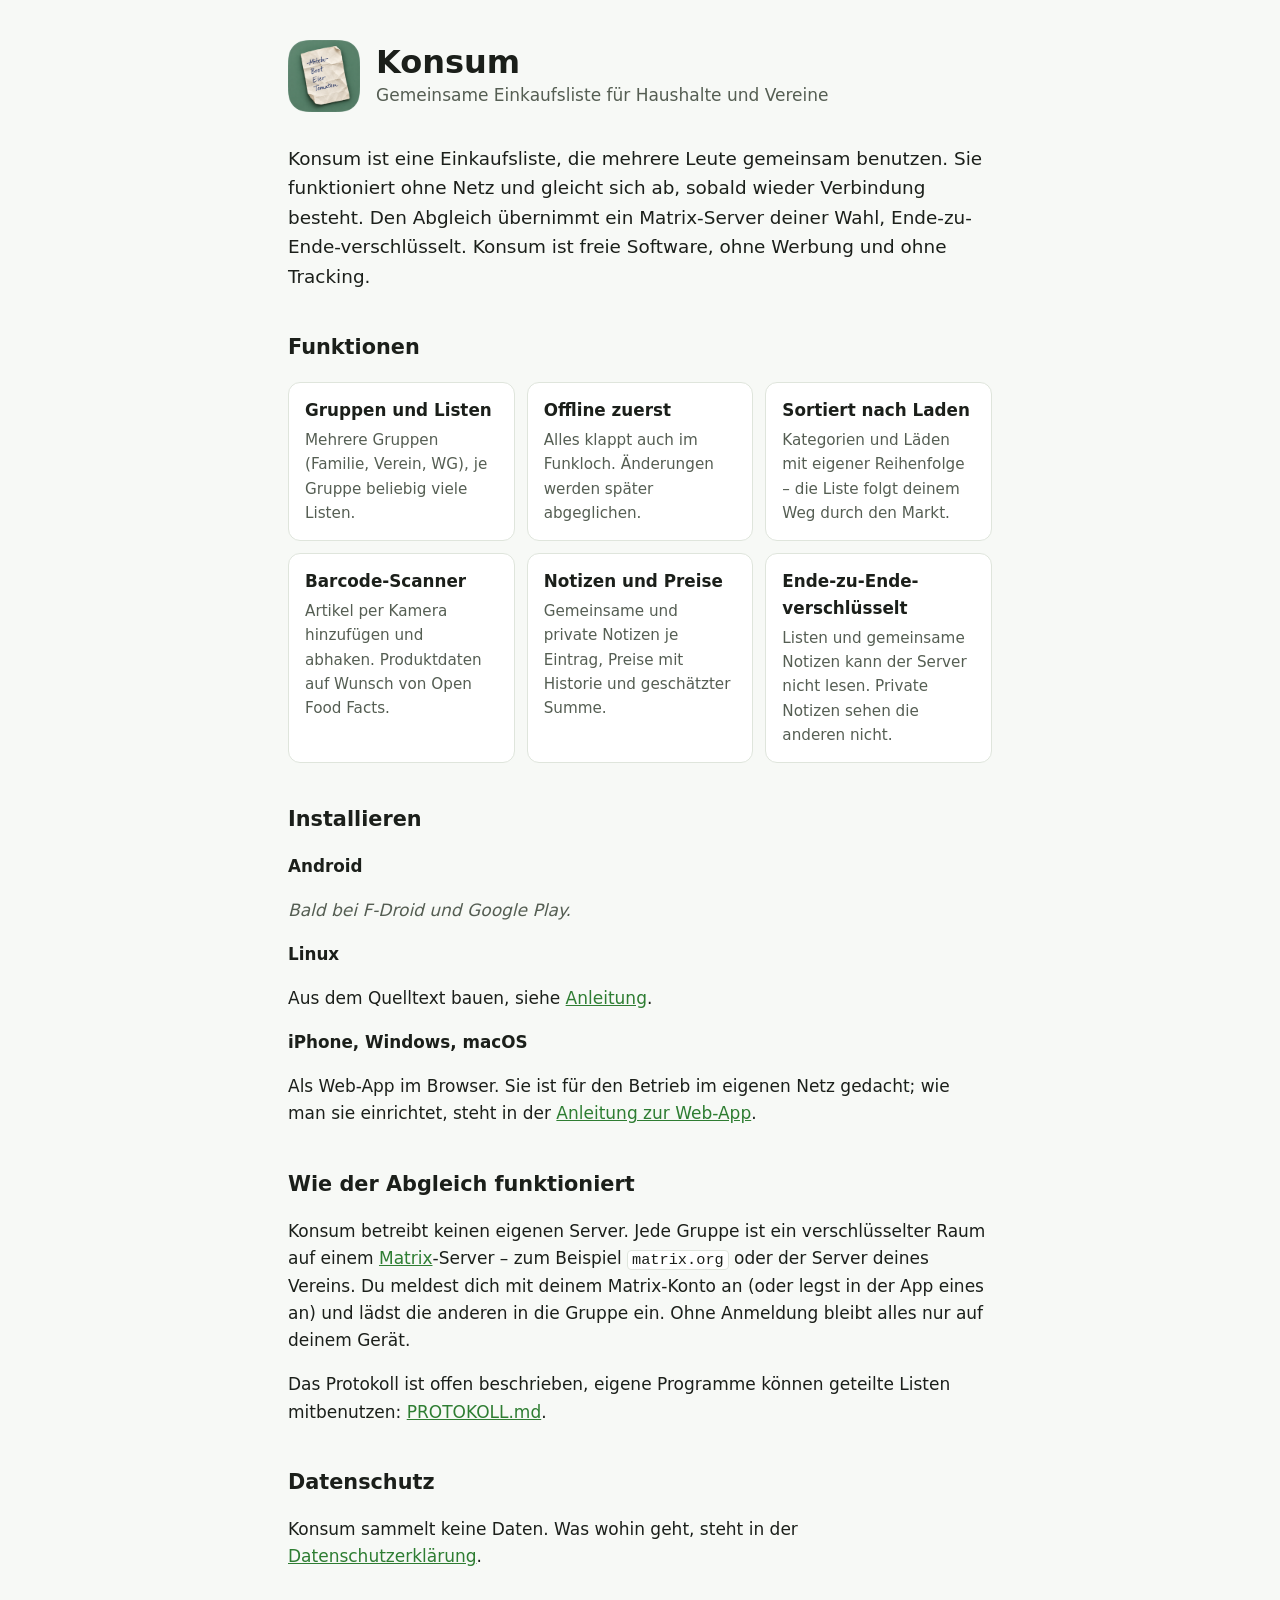
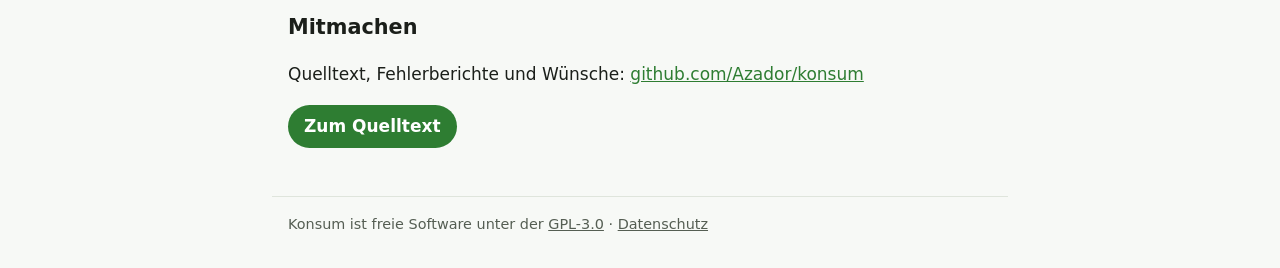
==== docs/index.html @ f9506c6d "Projektseite mit Datenschutzerklärung; Schlüssel auch im Secret Service - docs/: Projektseite und Da" ====
<!doctype html>
<html lang="de">
<head>
  <meta charset="utf-8">
  <meta name="viewport" content="width=device-width, initial-scale=1">
  <title>Konsum – gemeinsame Einkaufsliste</title>
  <meta name="description" content="Gemeinsame, offline-fähige Einkaufsliste für Haushalte und Vereine. Freie Software, Abgleich über Matrix, Ende-zu-Ende-verschlüsselt.">
  <link rel="icon" href="favicon.png">
  <link rel="stylesheet" href="style.css">
</head>
<body>
  <header>
    <img src="icon.png" alt="">
    <div>
      <h1>Konsum</h1>
      <p>Gemeinsame Einkaufsliste für Haushalte und Vereine</p>
    </div>
  </header>

  <main>
    <p class="lead">
      Konsum ist eine Einkaufsliste, die mehrere Leute gemeinsam benutzen.
      Sie funktioniert ohne Netz und gleicht sich ab, sobald wieder Verbindung
      besteht. Den Abgleich übernimmt ein Matrix-Server deiner Wahl,
      Ende-zu-Ende-verschlüsselt. Konsum ist freie Software, ohne Werbung und
      ohne Tracking.
    </p>

    <h2>Funktionen</h2>
    <div class="grid">
      <div class="card">
        <h3>Gruppen und Listen</h3>
        <p>Mehrere Gruppen (Familie, Verein, WG), je Gruppe beliebig viele Listen.</p>
      </div>
      <div class="card">
        <h3>Offline zuerst</h3>
        <p>Alles klappt auch im Funkloch. Änderungen werden später abgeglichen.</p>
      </div>
      <div class="card">
        <h3>Sortiert nach Laden</h3>
        <p>Kategorien und Läden mit eigener Reihenfolge – die Liste folgt deinem Weg durch den Markt.</p>
      </div>
      <div class="card">
        <h3>Barcode-Scanner</h3>
        <p>Artikel per Kamera hinzufügen und abhaken. Produktdaten auf Wunsch von Open Food Facts.</p>
      </div>
      <div class="card">
        <h3>Notizen und Preise</h3>
        <p>Gemeinsame und private Notizen je Eintrag, Preise mit Historie und geschätzter Summe.</p>
      </div>
      <div class="card">
        <h3>Ende-zu-Ende-verschlüsselt</h3>
        <p>Listen und gemeinsame Notizen kann der Server nicht lesen. Private Notizen sehen die anderen nicht.</p>
      </div>
    </div>

    <h2>Installieren</h2>
    <h3>Android</h3>
    <p class="soon">Bald bei F-Droid und Google Play.</p>
    <h3>Linux</h3>
    <p>
      Aus dem Quelltext bauen, siehe
      <a href="https://github.com/Azador/konsum#readme">Anleitung</a>.
    </p>
    <h3>iPhone, Windows, macOS</h3>
    <p>
      Als Web-App im Browser. Sie ist für den Betrieb im eigenen Netz gedacht;
      wie man sie einrichtet, steht in der
      <a href="https://github.com/Azador/konsum/blob/main/deploy/web/README.md">Anleitung zur Web-App</a>.
    </p>

    <h2>Wie der Abgleich funktioniert</h2>
    <p>
      Konsum betreibt keinen eigenen Server. Jede Gruppe ist ein
      verschlüsselter Raum auf einem <a href="https://matrix.org">Matrix</a>-Server –
      zum Beispiel <code>matrix.org</code> oder der Server deines Vereins.
      Du meldest dich mit deinem Matrix-Konto an (oder legst in der App eines
      an) und lädst die anderen in die Gruppe ein. Ohne Anmeldung bleibt alles
      nur auf deinem Gerät.
    </p>
    <p>
      Das Protokoll ist offen beschrieben, eigene Programme können geteilte
      Listen mitbenutzen:
      <a href="https://github.com/Azador/konsum/blob/main/PROTOKOLL.md">PROTOKOLL.md</a>.
    </p>

    <h2>Datenschutz</h2>
    <p>
      Konsum sammelt keine Daten. Was wohin geht, steht in der
      <a href="datenschutz.html">Datenschutzerklärung</a>.
    </p>

    <h2>Mitmachen</h2>
    <p>
      Quelltext, Fehlerberichte und Wünsche:
      <a href="https://github.com/Azador/konsum">github.com/Azador/konsum</a>
    </p>
    <p><a class="button" href="https://github.com/Azador/konsum">Zum Quelltext</a></p>
  </main>

  <footer>
    Konsum ist freie Software unter der
    <a href="https://www.gnu.org/licenses/gpl-3.0.html">GPL-3.0</a> ·
    <a href="datenschutz.html">Datenschutz</a>
  </footer>
</body>
</html>
---- docs/style.css ----
:root {
  --bg: #f7f9f6;
  --fg: #1b1f1a;
  --muted: #555e53;
  --card: #ffffff;
  --line: #dfe5dc;
  --accent: #2e7d32;
  --accent-fg: #ffffff;
  color-scheme: light dark;
}

@media (prefers-color-scheme: dark) {
  :root {
    --bg: #121512;
    --fg: #e4e9e2;
    --muted: #a3ad9f;
    --card: #1b201b;
    --line: #2d352c;
    --accent: #81c784;
    --accent-fg: #0f1a10;
  }
}

* { box-sizing: border-box; }

body {
  margin: 0;
  background: var(--bg);
  color: var(--fg);
  font: 17px/1.6 system-ui, -apple-system, "Segoe UI", Roboto, "Noto Sans",
    sans-serif;
}

main, header, footer {
  max-width: 46rem;
  margin: 0 auto;
  padding: 0 16px;
}

header {
  display: flex;
  align-items: center;
  gap: 1rem;
  padding-top: 2.5rem;
}

header img { width: 72px; height: 72px; border-radius: 18px; }
header h1 { margin: 0; font-size: 2rem; line-height: 1.2; }
header p { margin: 0; color: var(--muted); }
header a { color: inherit; text-decoration: none; }

h2 { margin-top: 2.5rem; font-size: 1.3rem; }
h3 { margin-bottom: 0.25rem; font-size: 1.05rem; }

a { color: var(--accent); }

.lead { font-size: 1.15rem; margin-top: 2rem; }

.grid {
  display: grid;
  grid-template-columns: repeat(auto-fit, minmax(13rem, 1fr));
  gap: 12px;
  margin: 1rem 0;
}

.card {
  background: var(--card);
  border: 1px solid var(--line);
  border-radius: 12px;
  padding: 0.9rem 1rem;
}

.card h3 { margin-top: 0; }
.card p { margin: 0; color: var(--muted); font-size: 0.95rem; }

.button {
  display: inline-block;
  background: var(--accent);
  color: var(--accent-fg);
  padding: 0.5rem 1rem;
  border-radius: 999px;
  text-decoration: none;
  font-weight: 600;
}

.soon { color: var(--muted); font-style: italic; }

code {
  font-size: 0.9em;
  background: var(--card);
  border: 1px solid var(--line);
  border-radius: 4px;
  padding: 0 0.25em;
  overflow-wrap: anywhere;
}

footer {
  margin-top: 3rem;
  padding-top: 1rem;
  padding-bottom: 2rem;
  border-top: 1px solid var(--line);
  color: var(--muted);
  font-size: 0.9rem;
}

footer a { color: inherit; }
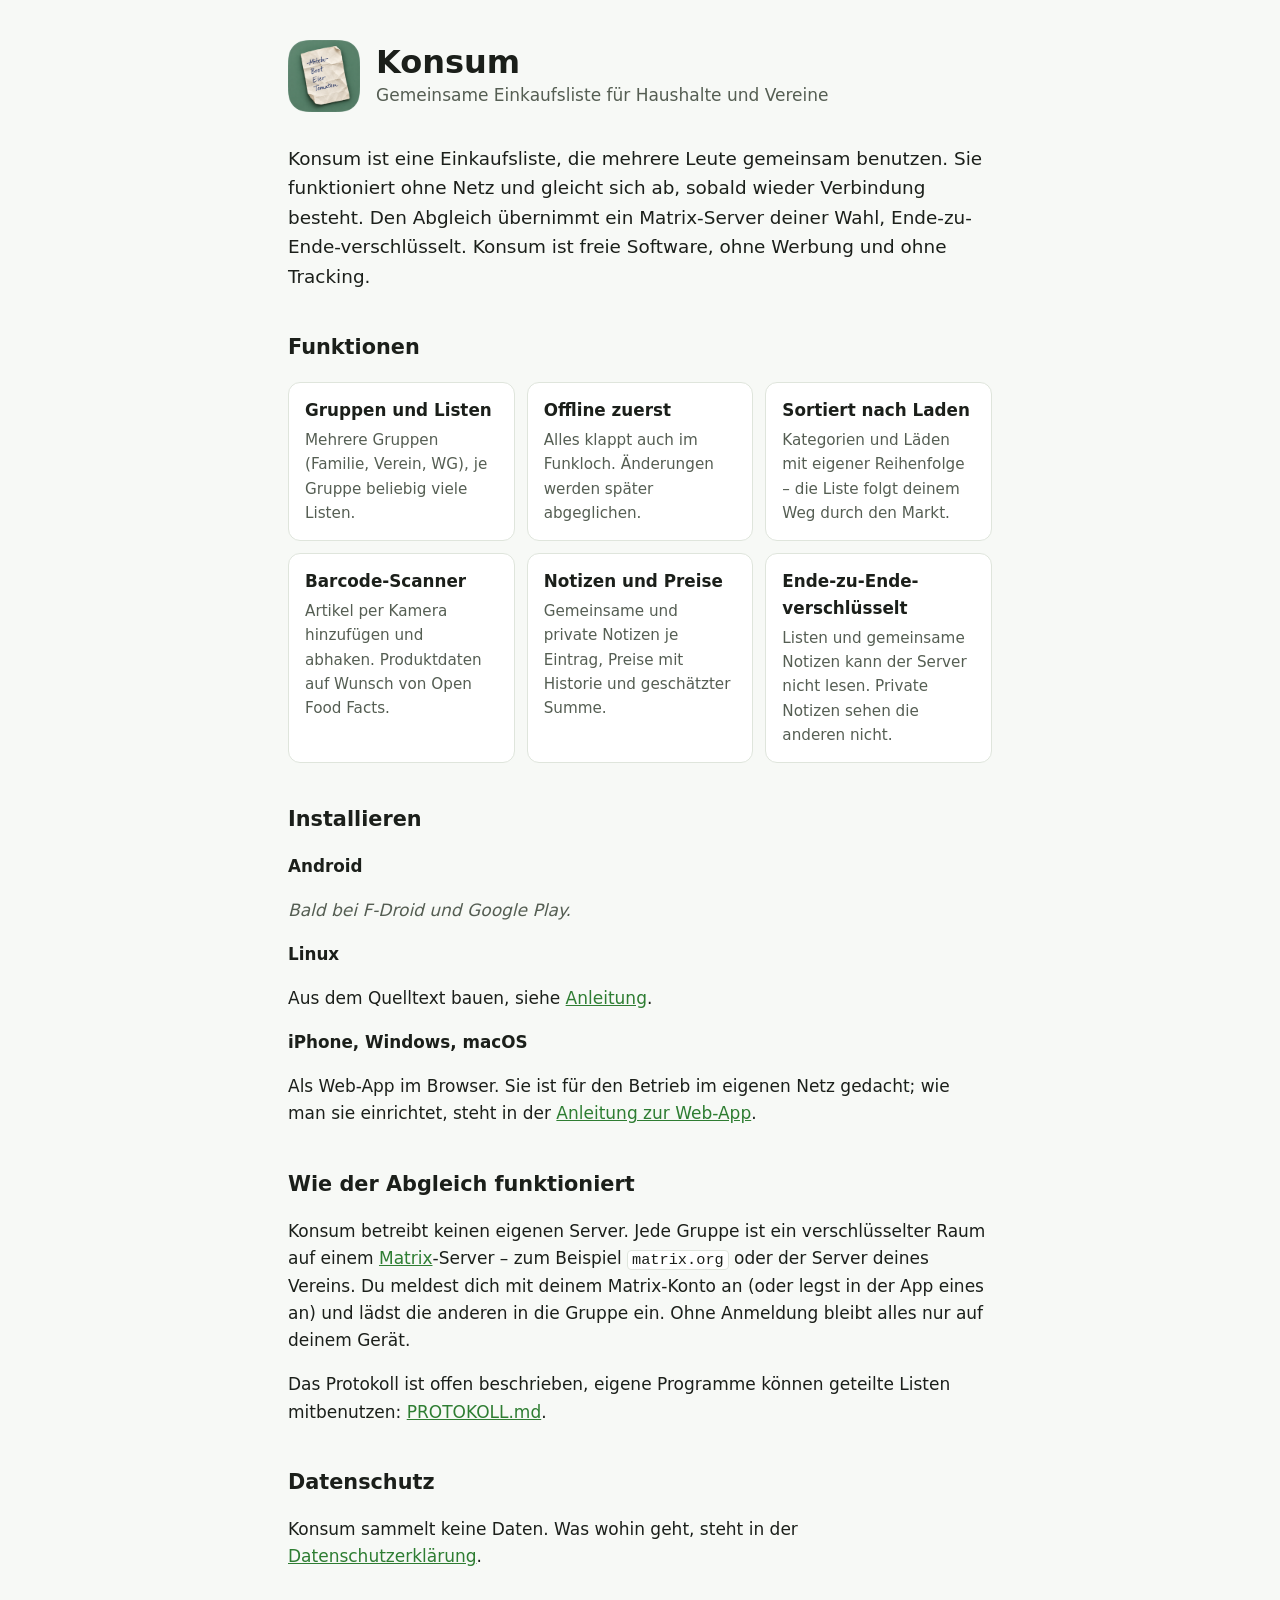
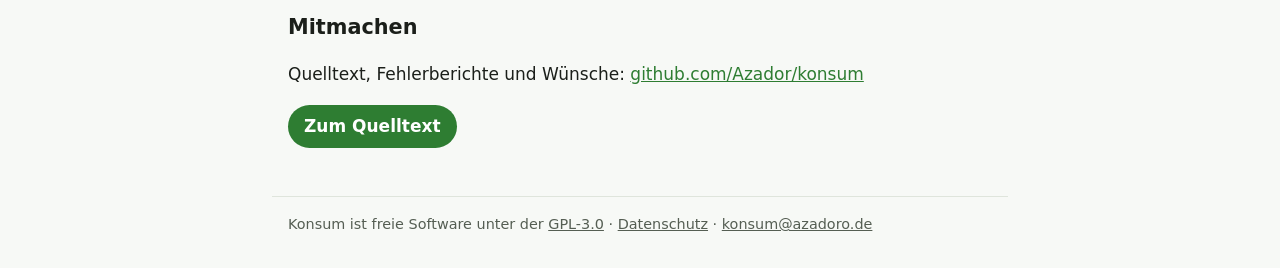
==== commit e1f387d9: "Veröffentlichung vorbereiten: Store-Texte, F-Droid, Konto löschen, CI - „Konto löschen“ öffnet die K" ====
--- a/docs/index.html
+++ b/docs/index.html
@@ -101,7 +101,8 @@
   <footer>
     Konsum ist freie Software unter der
     <a href="https://www.gnu.org/licenses/gpl-3.0.html">GPL-3.0</a> ·
-    <a href="datenschutz.html">Datenschutz</a>
+    <a href="datenschutz.html">Datenschutz</a> ·
+    <a href="mailto:konsum@azadoro.de">konsum@azadoro.de</a>
   </footer>
 </body>
 </html>
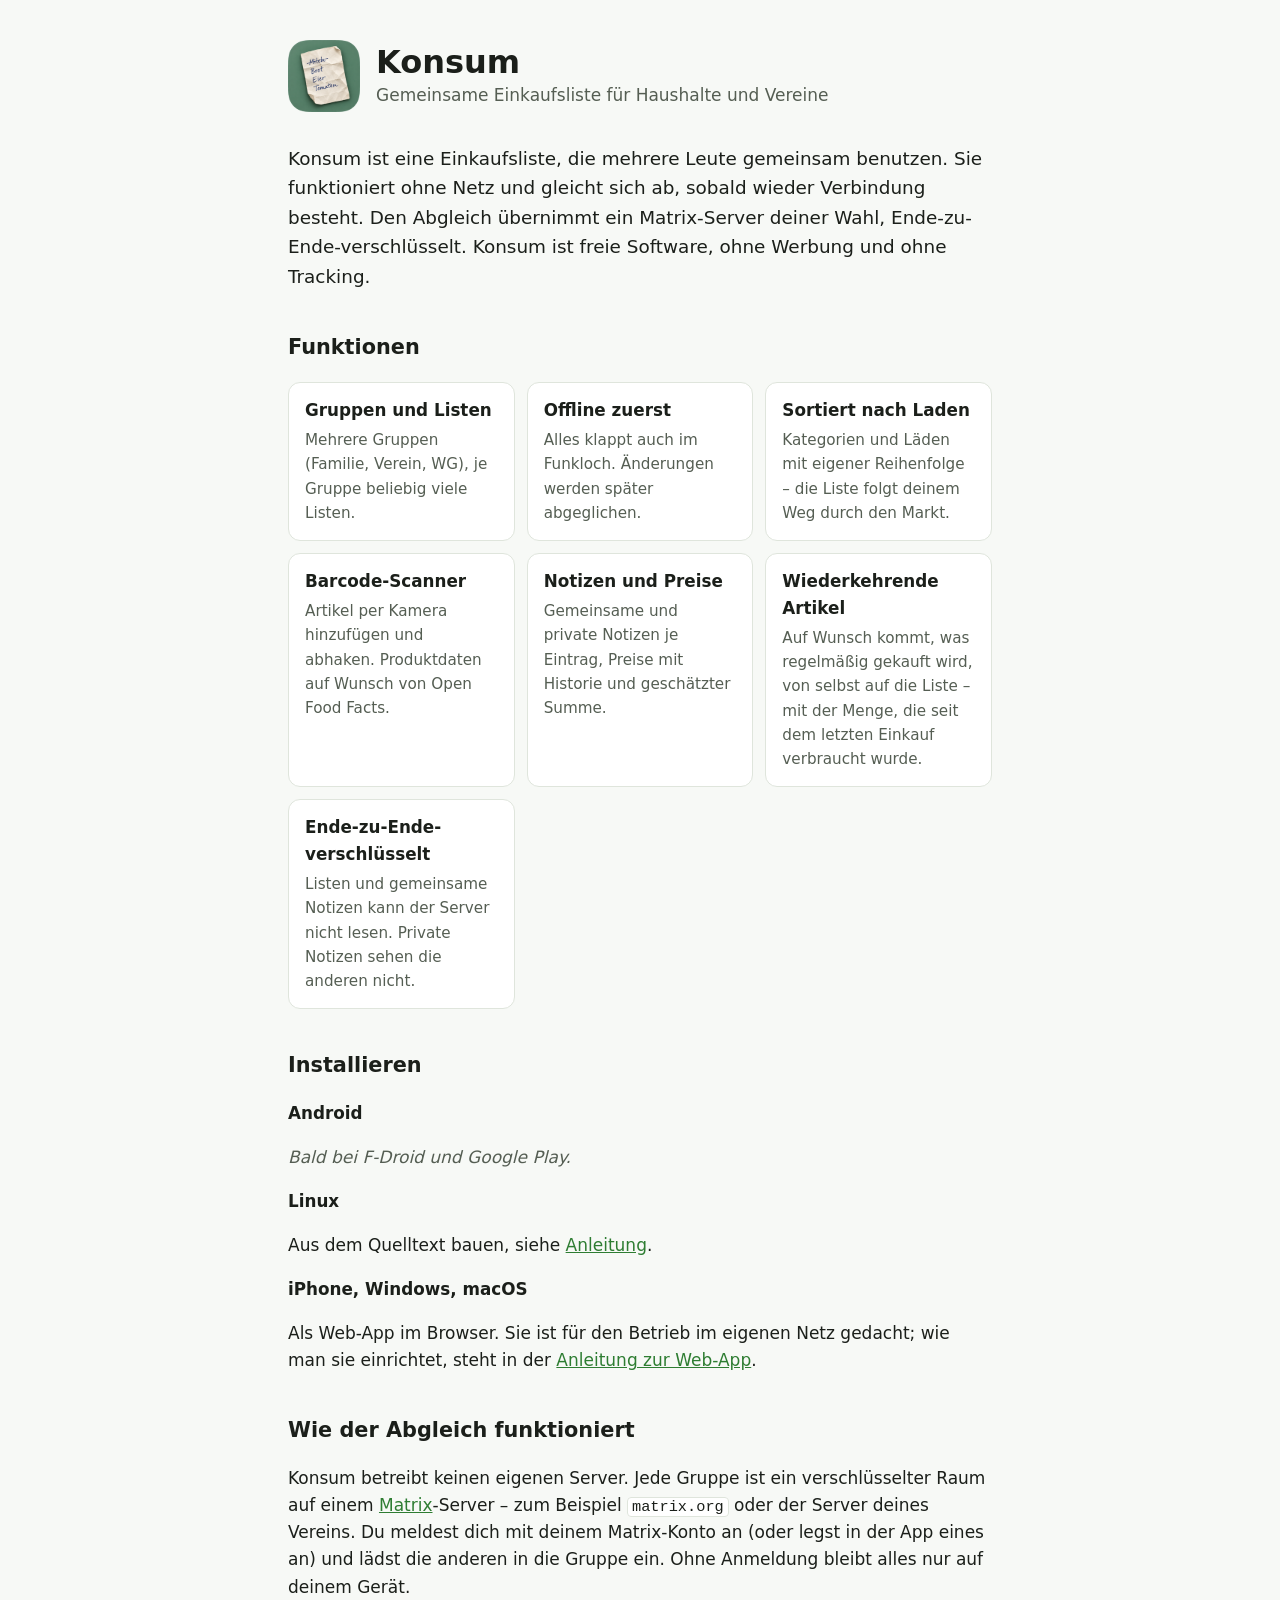
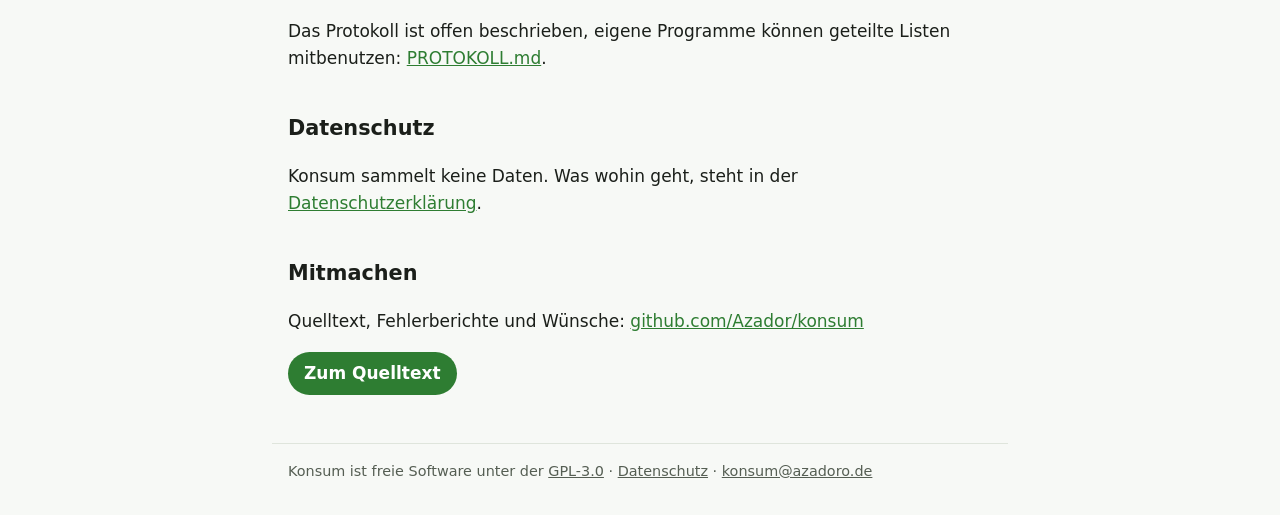
==== commit 4d8999f2: "Release 0.8.0 vorbereiten - Version 0.8.0+16, konsum_core 0.3.0 (konsum_matrix unverändert) - Änderu" ====
--- a/docs/index.html
+++ b/docs/index.html
@@ -47,6 +47,10 @@
       <div class="card">
         <h3>Notizen und Preise</h3>
         <p>Gemeinsame und private Notizen je Eintrag, Preise mit Historie und geschätzter Summe.</p>
+      </div>
+      <div class="card">
+        <h3>Wiederkehrende Artikel</h3>
+        <p>Auf Wunsch kommt, was regelmäßig gekauft wird, von selbst auf die Liste – mit der Menge, die seit dem letzten Einkauf verbraucht wurde.</p>
       </div>
       <div class="card">
         <h3>Ende-zu-Ende-verschlüsselt</h3>
